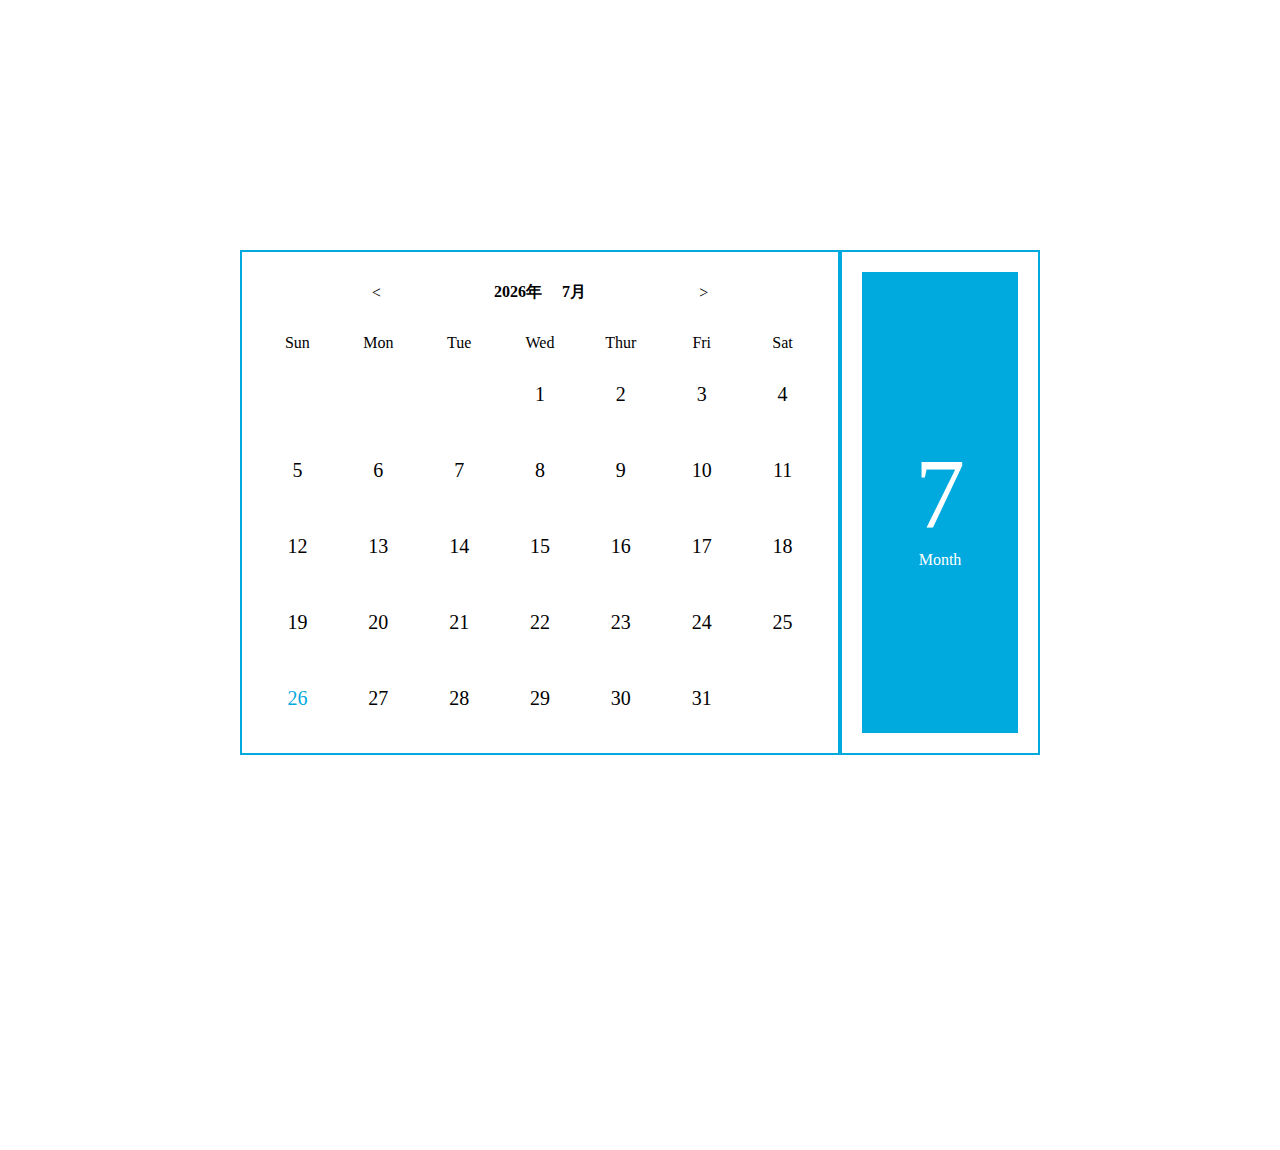
==== calendar.html @ c71c5887 "test" ====
<!doctype html>
<html lang="en">
<head>
    <meta charset="UTF-8">
    <meta name="viewport"
          content="width=device-width, user-scalable=no, initial-scale=1.0, maximum-scale=1.0, minimum-scale=1.0">
    <meta http-equiv="X-UA-Compatible" content="ie=edge">
    <title>Document</title>
    <link rel="stylesheet" href="calendar.css">
</head>
<body>
<div class="dateBox">
    <div class="date">
        <div class="title">
            <span id="prev">&lt;</span>
            <div class="year">
                <span id="year">2021年</span>
                <span id="month">5月</span>
            </div>
            <span id="next">&gt;</span>
        </div>
        <!-- 用ul做日历 -->
        <ul id="week">
            <li>Sun</li>
            <li>Mon</li>
            <li>Tue</li>
            <li>Wed</li>
            <li>Thur</li>
            <li>Fri</li>
            <li>Sat</li>
        </ul>
        <ul id="ul">

        </ul>
    </div>
    <div class="bigDate">
        <div class="bigCon">
            <div class="bigMonth">5</div>
            <div class="bigMonthText">Month</div>

        </div>
    </div>
</div>

<div class="mark">
    <div class="mark_con">
        <div class="mark_title" onclick="clickAdd()">Add new schedule</div>
        <div class="schedule">

        </div>
        <div class="mark_close" onclick="closeMark()">Close</div>
    </div>

    <div class="seheduleCon">
        <textarea placeholder="Enter the information" class="place"></textarea>
        <div class="seheduleBtn">
            <div onclick="defineAdd()">Add</div>
            <div onclick="cancelAdd()">Cancel</div>
        </div>

    </div>
</div>
<script src="js.js"></script>
</body>
</html>
---- calendar.css ----
*{
    margin: 0;
    padding: 0;
}
body{
    width: 100vw;
    height: 100vh;
    overflow: hidden;
}
.date{
    width: 600px;
    border: 2px solid #00AADE;
    /*margin: 100px 0;*/
    /*border-radius: 20px;*/
    overflow: hidden;
    padding: 10px 15px;
    box-sizing: border-box;
}
.title{
    width: 400px;
    display: flex;
    font-size: 16px;
    margin: auto;
    text-align: center;
    justify-content: space-around;
    align-items: center;
    font-family: Impact;
}
.year{
    margin: 0 40px;
    padding: 20px 0;
    display: flex;

    /*flex-direction: column;*/
}
.year>span{
    margin: 0 10px;
    font-weight: 600;
}
#week{
    margin: auto;
    list-style-type: none;
    display: flex;
}
#week li{
    display: flex;
    align-items: center;
    justify-content: center;
    flex:1;
    height: 40px;
}
#ul{
    list-style-type: none;
    display: grid;
    grid-template-columns: repeat(7,1fr);
    min-height: 380px;
}
#ul li {
    text-align: center;
    border: 1px solid #fff;
    cursor: pointer;
    height: 60px;
    display: flex;
    align-items: center;
    justify-content: center;
    transition: all 0.3s;
    border-radius: 5px;
    font-size: 20px;
    flex-wrap: 500;
}
.current{
    color:#00AADE;
}
#ul li:hover{
    border: 1px solid #00AADE;
    background-color: #00AADE;
    color: white;
}
#prev,#next{
    cursor: pointer;
    display: flex;
    justify-content: center;
    align-items: center;
}
.invalid:hover{
    border: 1px solid white !important;
    background-color: white !important;
    color: white !important;
}
.dateBox{
    display: flex;
    justify-content: center;
    margin-top: 250px;
}
.bigDate{
    width: 200px;
    /*height: 100%;*/
    border: 2px solid #00AADE;
    padding: 20px;
    box-sizing: border-box;
    display: flex;
    align-items: center;
    justify-content: center;
}
.bigCon{
    width: 100%;
    height: 100%;
    background-color: #00AADE;
    display: flex;
    justify-content: center;
    flex-direction: column;

}
.bigMonth{
    font-size: 100px;
    font-family: Impact;
    text-align: center;
    color: white;
}
.bigMonthText{
    text-align: center;
    color: white;
}
/*鏃ョ▼寮规*/
.mark{
    width: 100vw;
    height: 100vh;
    background-color: rgba(0,0,0,0.5);
    position: fixed;
    left: 0;
    top: 0;
    display: none;
    align-items: center;
    justify-content: center;
}
.mark_con,.seheduleCon{
    width: 50%;
    height: 50%;
    padding:20px 30px;
    box-sizing: border-box;
    background-color: white;

}
.seheduleCon{
    display: none;
}
.seheduleCon>textarea{
    width: 100%;
    height: 80%;
    padding: 10px;
    box-sizing: border-box;
}
.seheduleBtn{
    width: 100%;
    display: flex;
    align-items: center;
    justify-content: center;
    margin-top: 20px;
}
.seheduleBtn>div{
    width: 30%;
    padding: 10px 0;
    text-align: center;
    border: 1px solid #00AADE;
    color: #00AADE;
    margin: 0 10px;
    cursor: pointer;
    transition: all 0.3s;
}
.seheduleBtn>div:hover{
    color: white;
    background-color: #00AADE;
}
.mark_title{
    width: 100%;
    border: 1px solid #00AADE;
    text-align: center;
    padding: 10px 0;
    color: #00AADE;
    cursor: pointer;
    transition: all 0.3s;
}
.mark_title:hover{
    background-color: #00AADE;
    color: white;
}
.schedule{
    width: 100%;
    height: calc(100% - 90px);
    overflow-y: auto;
    box-sizing: border-box;
}
.scheduleList{
    width: 100%;
    min-height: 100px;
    margin: 10px 0;
    border: 1px solid lightslategray;
    box-sizing: border-box;
    padding: 10px 20px;
    color: lightslategray;
}
.mark_close{
    width: 50%;
    border: 1px solid #00AADE;
    text-align: center;
    padding: 10px 0;
    color: #00AADE;
    cursor: pointer;
    transition: all 0.3s;
    margin: auto;
}
.mark_close:hover{
    background-color: #00AADE;
    color: white;
}
.notSchedule{
    width: 100%;
    height: 100%;
    display: flex;
    align-items: center;
    justify-content: center;
    color: lightslategray;
}
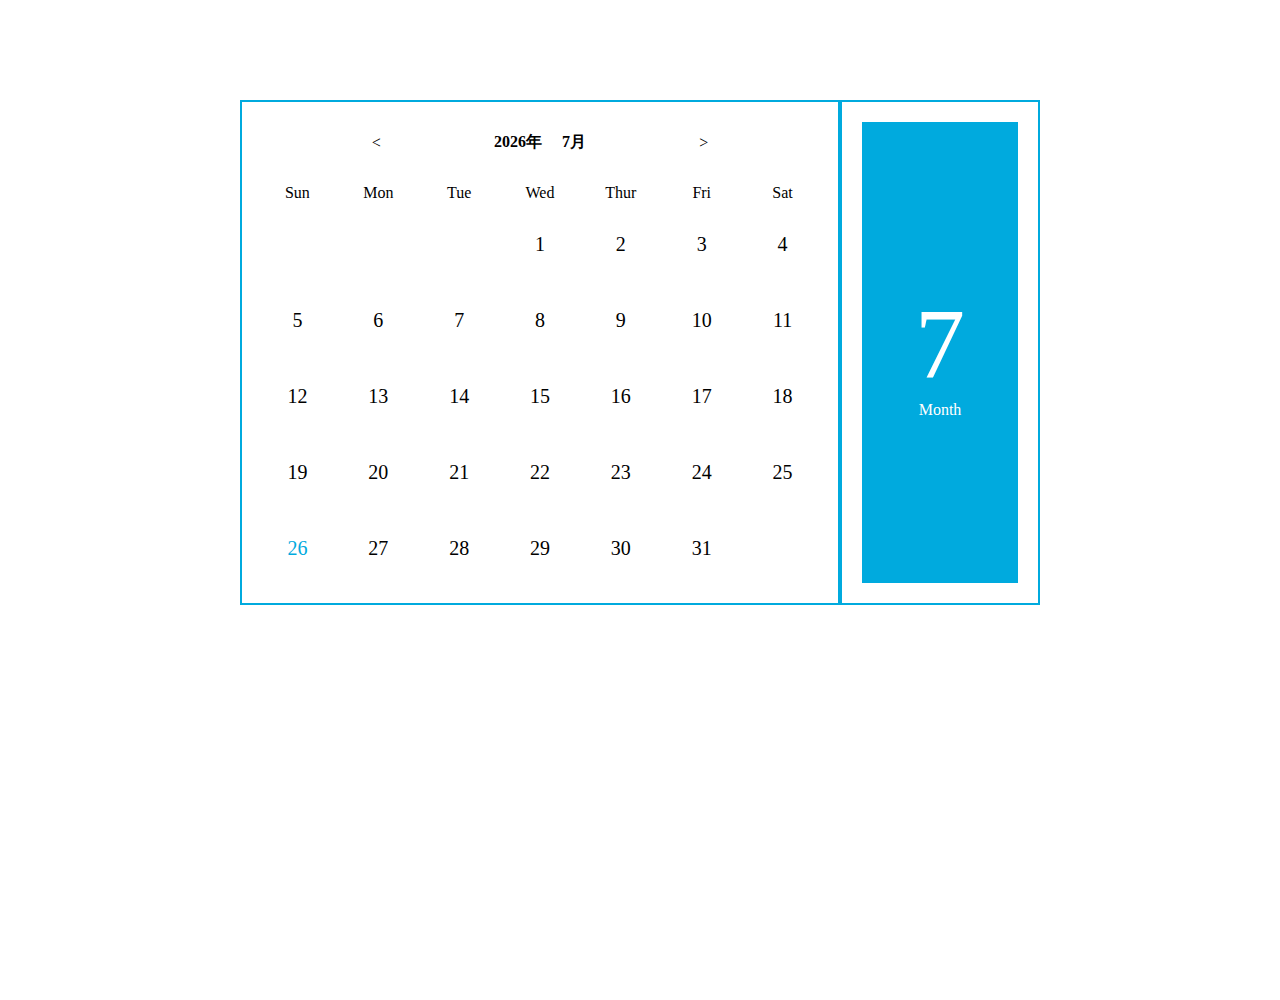
==== commit c1876f21: "test2" ====
--- a/calendar.html
+++ b/calendar.html
@@ -19,7 +19,7 @@
             </div>
             <span id="next">&gt;</span>
         </div>
-        <!-- 用ul做日历 -->
+        <!-- use ul to make calendar-->
         <ul id="week">
             <li>Sun</li>
             <li>Mon</li>
@@ -41,7 +41,7 @@
         </div>
     </div>
 </div>
-
+ <!-- Make pop-ups and add schedules-->
 <div class="mark">
     <div class="mark_con">
         <div class="mark_title" onclick="clickAdd()">Add new schedule</div>
--- a/calendar.css
+++ b/calendar.css
@@ -90,7 +90,7 @@
 .dateBox{
     display: flex;
     justify-content: center;
-    margin-top: 250px;
+    margin-top: 100px;
 }
 .bigDate{
     width: 200px;
@@ -121,7 +121,7 @@
     text-align: center;
     color: white;
 }
-/*鏃ョ▼寮规*/
+/*The schedule of bounced*/
 .mark{
     width: 100vw;
     height: 100vh;
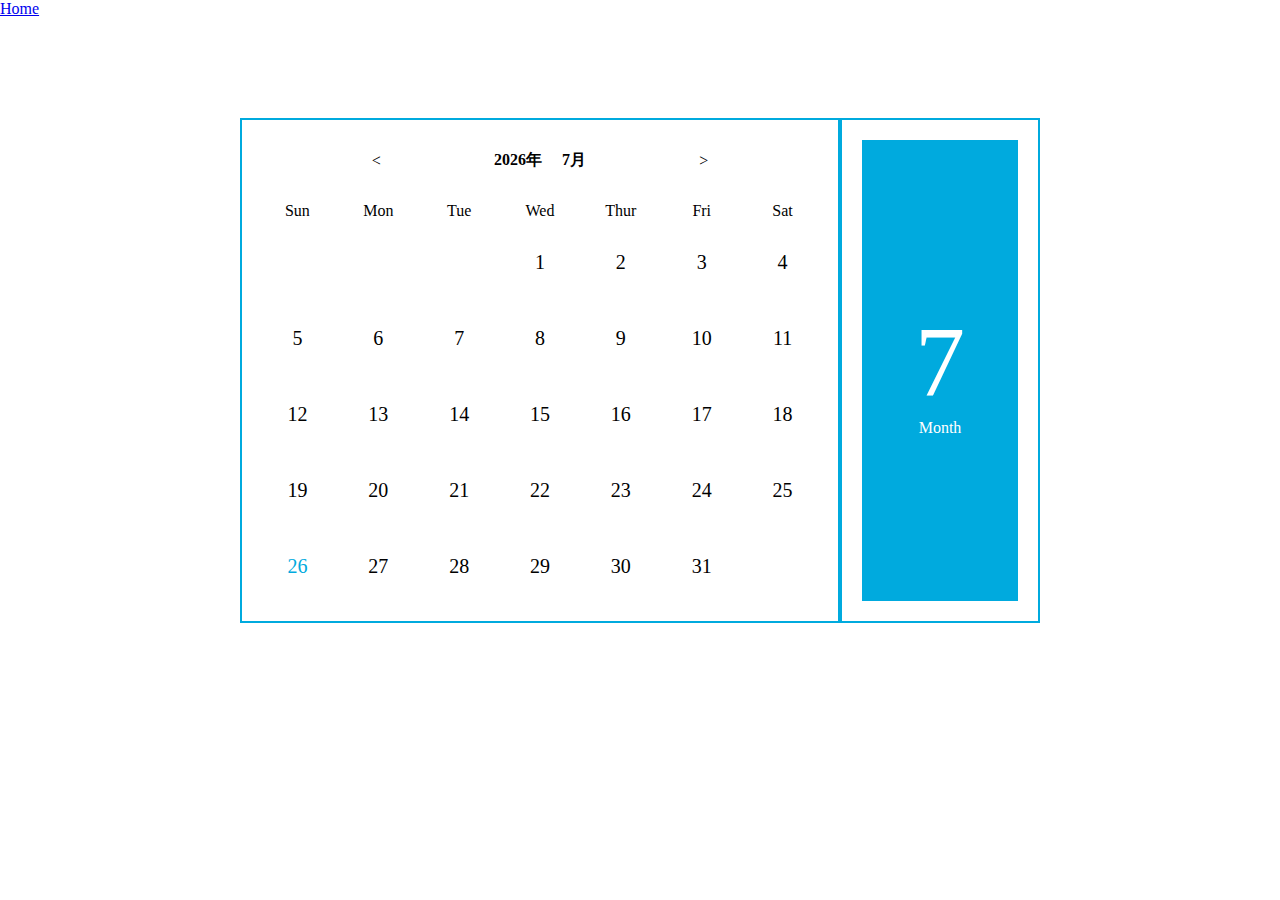
==== commit 473d41cd: "test4" ====
--- a/calendar.html
+++ b/calendar.html
@@ -9,6 +9,7 @@
     <link rel="stylesheet" href="calendar.css">
 </head>
 <body>
+<a href="index.html">Home</a>  
 <div class="dateBox">
     <div class="date">
         <div class="title">
